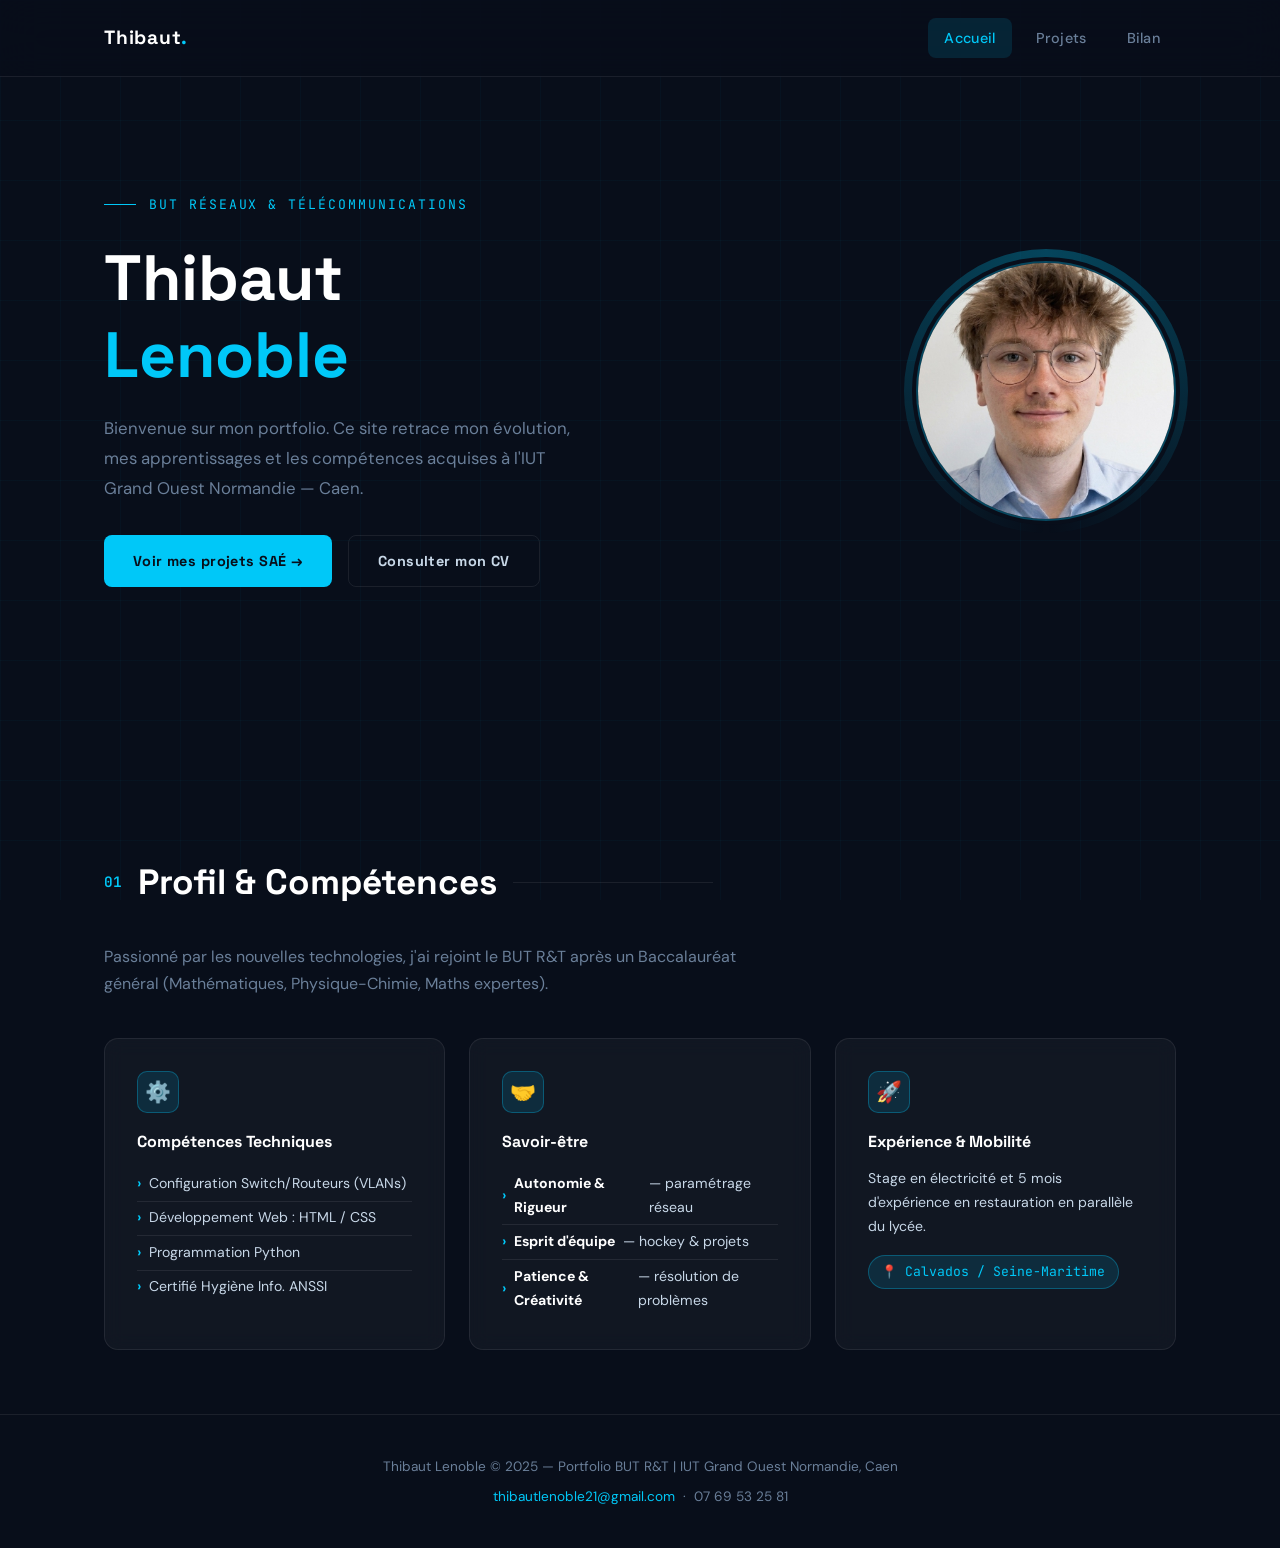
==== index.html @ d119af11 "supercommit" ====
<!DOCTYPE html>
<html lang="fr">
<head>
    <meta charset="UTF-8">
    <meta name="viewport" content="width=device-width, initial-scale=1.0">
    <title>Portfolio — Thibaut Lenoble | BUT R&T</title>
    <link rel="stylesheet" href="styles.css">
    <style>
        /* === HERO === */
        #accueil {
            min-height: 85vh;
            display: flex;
            align-items: center;
            padding-top: 5rem;
            position: relative;
            z-index: 1;
        }

        .hero-inner {
            display: flex;
            align-items: center;
            justify-content: space-between;
            gap: 4rem;
            width: 100%;
        }

        .hero-text { flex: 1; max-width: 600px; }

        .hero-eyebrow {
            font-family: 'JetBrains Mono', monospace;
            font-size: 0.82rem;
            color: var(--cyan);
            letter-spacing: 0.15em;
            text-transform: uppercase;
            margin-bottom: 1.5rem;
            display: flex;
            align-items: center;
            gap: 0.8rem;
        }

        .hero-eyebrow::before {
            content: '';
            display: inline-block;
            width: 32px;
            height: 1px;
            background: var(--cyan);
        }

        .hero-text h1 {
            font-size: clamp(2.6rem, 5vw, 4rem);
            font-weight: 800;
            color: var(--white);
            margin-bottom: 0.4rem;
            letter-spacing: 0;
        }

        .hero-text h1 em {
            font-style: normal;
            color: var(--cyan);
        }

        .hero-subtitle {
            font-size: 1.05rem;
            color: var(--text-dim);
            margin: 1.2rem 0 2rem;
            max-width: 480px;
            line-height: 1.8;
        }

        .hero-image {
            flex-shrink: 0;
            position: relative;
        }

        .hero-image::before {
            content: '';
            position: absolute;
            inset: -12px;
            border-radius: 50%;
            background: conic-gradient(var(--cyan), transparent, var(--cyan));
            animation: spin 8s linear infinite;
            opacity: 0.3;
        }

        .hero-image::after {
            content: '';
            position: absolute;
            inset: -4px;
            border-radius: 50%;
            background: var(--bg);
        }

        @keyframes spin { to { transform: rotate(360deg); } }

        .hero-image img {
            width: 260px;
            height: 260px;
            border-radius: 50%;
            object-fit: cover;
            border: 2px solid rgba(0,200,248,0.3);
            position: relative;
            z-index: 1;
            display: block;
        }

        .button-group { display: flex; gap: 1rem; flex-wrap: wrap; }

        /* === PRESENTATION === */
        .skills-grid {
            display: grid;
            grid-template-columns: repeat(auto-fit, minmax(260px, 1fr));
            gap: 1.5rem;
        }

        .skill-card-icon {
            width: 42px;
            height: 42px;
            background: var(--cyan-dim);
            border: 1px solid var(--tag-border);
            border-radius: 10px;
            display: flex;
            align-items: center;
            justify-content: center;
            font-size: 1.3rem;
            margin-bottom: 1.2rem;
        }

        .skill-card h3 {
            font-family: 'Space Grotesk', sans-serif;
            font-size: 1rem;
            font-weight: 700;
            color: var(--white);
            margin-bottom: 1rem;
        }

        .skill-card ul { list-style: none; }
        .skill-card ul li {
            font-size: 0.88rem;
            color: var(--text);
            padding: 0.3rem 0;
            border-bottom: 1px solid var(--border);
            display: flex;
            align-items: center;
            gap: 0.5rem;
        }
        .skill-card ul li:last-child { border: none; }
        .skill-card ul li::before {
            content: '›';
            color: var(--cyan);
            font-weight: bold;
        }

        .skill-card p {
            font-size: 0.88rem;
            color: var(--text);
            line-height: 1.7;
        }

        .location-badge {
            display: inline-flex;
            align-items: center;
            gap: 0.4rem;
            margin-top: 1rem;
            font-size: 0.82rem;
            color: var(--cyan);
            font-family: 'JetBrains Mono', monospace;
            background: var(--cyan-dim);
            padding: 0.3rem 0.8rem;
            border-radius: 100px;
            border: 1px solid var(--tag-border);
        }

        @media (max-width: 768px) {
            .hero-inner { flex-direction: column-reverse; text-align: center; gap: 2.5rem; }
            .hero-eyebrow { justify-content: center; }
            .button-group { justify-content: center; }
            .hero-image img { width: 180px; height: 180px; }
            .hero-image::before { inset: -8px; }
        }
    </style>
</head>
<body>

<header>
    <nav>
        <a href="index.html" class="logo">Thibaut<span>.</span></a>
        <div class="nav-links">
            <a href="index.html" class="active">Accueil</a>
            <a href="projets.html">Projets</a>
            <a href="bilan.html">Bilan</a>
        </div>
    </nav>
</header>

<section id="accueil">
    <div class="hero-inner">
        <div class="hero-text">
            <div class="hero-eyebrow fade-up delay-1">BUT Réseaux &amp; Télécommunications</div>
            <h1 class="fade-up delay-2">Thibaut<br><em>Lenoble</em></h1>
            <p class="hero-subtitle fade-up delay-3">
                Bienvenue sur mon portfolio. Ce site retrace mon évolution, mes apprentissages et les compétences acquises à l'IUT Grand Ouest Normandie — Caen.
            </p>
            <div class="button-group fade-up delay-4">
                <a href="projets.html" class="btn">Voir mes projets SAÉ →</a>
                <a href="CV_Thibaut_Lenoble.pdf" target="_blank" class="btn btn-ghost">Consulter mon CV</a>
            </div>
        </div>
        <div class="hero-image fade-up delay-3">
            <img src="./IMG_8220.png" alt="Thibaut Lenoble">
        </div>
    </div>
</section>

<section id="presentation">
    <h2 class="reveal"><span class="h2-num">01</span> Profil &amp; Compétences</h2>
    <p class="reveal" style="margin-bottom: 2.5rem; color: var(--text-dim); max-width: 640px;">
        Passionné par les nouvelles technologies, j'ai rejoint le BUT R&amp;T après un Baccalauréat général (Mathématiques, Physique-Chimie, Maths expertes).
    </p>

    <div class="skills-grid">
        <div class="glass-card skill-card reveal delay-1">
            <div class="skill-card-icon">⚙️</div>
            <h3>Compétences Techniques</h3>
            <ul>
                <li>Configuration Switch/Routeurs (VLANs)</li>
                <li>Développement Web : HTML / CSS</li>
                <li>Programmation Python</li>
                <li>Certifié Hygiène Info. ANSSI</li>
            </ul>
        </div>

        <div class="glass-card skill-card reveal delay-2">
            <div class="skill-card-icon">🤝</div>
            <h3>Savoir-être</h3>
            <ul>
                <li><strong style="color:var(--white)">Autonomie &amp; Rigueur</strong> — paramétrage réseau</li>
                <li><strong style="color:var(--white)">Esprit d'équipe</strong> — hockey &amp; projets</li>
                <li><strong style="color:var(--white)">Patience &amp; Créativité</strong> — résolution de problèmes</li>
            </ul>
        </div>

        <div class="glass-card skill-card reveal delay-3">
            <div class="skill-card-icon">🚀</div>
            <h3>Expérience &amp; Mobilité</h3>
            <p>Stage en électricité et 5 mois d'expérience en restauration en parallèle du lycée.</p>
            <div class="location-badge">📍 Calvados / Seine-Maritime</div>
        </div>
    </div>
</section>

<footer>
    <p>Thibaut Lenoble © 2025 — Portfolio BUT R&amp;T | IUT Grand Ouest Normandie, Caen</p>
    <p style="margin-top:0.4rem;">
        <a href="mailto:thibautlenoble21@gmail.com">thibautlenoble21@gmail.com</a>
        &nbsp;·&nbsp; 07 69 53 25 81
    </p>
</footer>

<script>
    const observer = new IntersectionObserver((entries) => {
        entries.forEach(e => { if (e.isIntersecting) { e.target.classList.add('visible'); } });
    }, { threshold: 0.15 });
    document.querySelectorAll('.reveal').forEach(el => observer.observe(el));
</script>
</body>
</html>
---- styles.css ----
/* === PORTFOLIO THIBAUT LENOBLE — Design System === */
@import url('https://fonts.googleapis.com/css2?family=Space+Grotesk:wght@400;500;600;700&family=DM+Sans:ital,wght@0,300;0,400;0,500;1,300&family=JetBrains+Mono:wght@400;600&display=swap');

:root {
    --bg:        #080e1a;
    --bg-2:      #0d1527;
    --bg-card:   rgba(255,255,255,0.04);
    --border:    rgba(255,255,255,0.08);
    --cyan:      #00c8f8;
    --cyan-dim:  rgba(0,200,248,0.12);
    --cyan-glow: rgba(0,200,248,0.25);
    --text:      #c8d8e8;
    --text-dim:  #6a7f99;
    --white:     #ffffff;
    --tag-bg:    rgba(0,200,248,0.1);
    --tag-border:rgba(0,200,248,0.3);
    --radius:    14px;
    --radius-sm: 8px;
    --shadow:    0 8px 32px rgba(0,0,0,0.4);
    --shadow-lg: 0 20px 60px rgba(0,0,0,0.6);
    --transition: all 0.3s cubic-bezier(0.4,0,0.2,1);
    font-size: 16px;
}

*, *::before, *::after { margin:0; padding:0; box-sizing:border-box; }

html { scroll-behavior: smooth; }

body {
    font-family: 'DM Sans', sans-serif;
    background-color: var(--bg);
    color: var(--text);
    line-height: 1.7;
    overflow-x: hidden;
}

/* === BACKGROUND GRID === */
body::before {
    content: '';
    position: fixed;
    inset: 0;
    background-image:
        linear-gradient(rgba(0,200,248,0.03) 1px, transparent 1px),
        linear-gradient(90deg, rgba(0,200,248,0.03) 1px, transparent 1px);
    background-size: 60px 60px;
    pointer-events: none;
    z-index: 0;
}

/* === NAVIGATION === */
header {
    background: rgba(8,14,26,0.85);
    backdrop-filter: blur(20px);
    -webkit-backdrop-filter: blur(20px);
    position: fixed;
    width: 100%;
    top: 0;
    z-index: 100;
    border-bottom: 1px solid var(--border);
}

nav {
    display: flex;
    justify-content: space-between;
    align-items: center;
    padding: 1.1rem 5%;
    max-width: 1200px;
    margin: auto;
}

.logo {
    color: var(--white);
    font-family: 'Space Grotesk', sans-serif;
    font-weight: 800;
    font-size: 1.2rem;
    text-decoration: none;
    letter-spacing: 0.04em;
}

.logo span { color: var(--cyan); }

.nav-links { display: flex; gap: 0.5rem; }

.nav-links a {
    color: var(--text-dim);
    text-decoration: none;
    font-size: 0.9rem;
    font-weight: 500;
    padding: 0.5rem 1rem;
    border-radius: var(--radius-sm);
    transition: var(--transition);
    letter-spacing: 0.02em;
}

.nav-links a:hover,
.nav-links a.active {
    color: var(--cyan);
    background: var(--cyan-dim);
}

/* === LAYOUT === */
section {
    position: relative;
    z-index: 1;
    padding: 6rem 5% 4rem;
    max-width: 1200px;
    margin: auto;
}

/* === TYPOGRAPHY === */
h1, h2, h3 { font-family: 'Space Grotesk', sans-serif; line-height: 1.2; }

h2 {
    font-size: 2.2rem;
    font-weight: 800;
    color: var(--white);
    margin-bottom: 2.5rem;
    display: flex;
    align-items: center;
    gap: 1rem;
}

h2::after {
    content: '';
    flex: 1;
    height: 1px;
    background: var(--border);
    max-width: 200px;
}

h2 .h2-num {
    font-family: 'JetBrains Mono', monospace;
    font-size: 0.9rem;
    color: var(--cyan);
    font-weight: 600;
}

/* === SEMESTER DIVIDER === */
.semester-title {
    font-family: 'JetBrains Mono', monospace;
    font-size: 0.8rem;
    font-weight: 600;
    color: var(--cyan);
    letter-spacing: 0.15em;
    text-transform: uppercase;
    margin: 3.5rem 0 1.5rem;
    display: flex;
    align-items: center;
    gap: 1rem;
}

.semester-title::after {
    content: '';
    flex: 1;
    height: 1px;
    background: var(--border);
}

/* === TAGS === */
.tags { display: flex; flex-wrap: wrap; gap: 0.4rem; margin-bottom: 1.2rem; }

.tag {
    background: var(--tag-bg);
    color: var(--cyan);
    border: 1px solid var(--tag-border);
    padding: 0.25rem 0.75rem;
    border-radius: 100px;
    font-size: 0.78rem;
    font-weight: 500;
    font-family: 'JetBrains Mono', monospace;
    letter-spacing: 0.03em;
}

/* === BUTTONS === */
.btn {
    display: inline-flex;
    align-items: center;
    gap: 0.5rem;
    background: var(--cyan);
    color: var(--bg);
    padding: 0.8rem 1.8rem;
    border-radius: var(--radius-sm);
    text-decoration: none;
    font-family: 'Space Grotesk', sans-serif;
    font-weight: 700;
    font-size: 0.9rem;
    letter-spacing: 0.03em;
    transition: var(--transition);
}

.btn:hover {
    background: #33d6ff;
    transform: translateY(-2px);
    box-shadow: 0 8px 24px var(--cyan-glow);
}

.btn-ghost {
    background: transparent;
    color: var(--text);
    border: 1px solid var(--border);
}

.btn-ghost:hover {
    border-color: var(--cyan);
    color: var(--cyan);
    background: var(--cyan-dim);
    box-shadow: none;
}

.btn-outline {
    display: inline-flex;
    align-items: center;
    gap: 0.4rem;
    background: transparent;
    color: var(--cyan);
    border: 1px solid var(--tag-border);
    padding: 0.55rem 1.2rem;
    border-radius: var(--radius-sm);
    text-decoration: none;
    font-size: 0.85rem;
    font-weight: 500;
    transition: var(--transition);
    align-self: flex-start;
}

.btn-outline:hover {
    background: var(--cyan-dim);
    border-color: var(--cyan);
    transform: translateX(4px);
}

/* === CARDS === */
.glass-card {
    background: var(--bg-card);
    border: 1px solid var(--border);
    border-radius: var(--radius);
    padding: 2rem;
    backdrop-filter: blur(10px);
    transition: var(--transition);
    position: relative;
    overflow: hidden;
}

.glass-card::before {
    content: '';
    position: absolute;
    top: 0; left: 0; right: 0;
    height: 1px;
    background: linear-gradient(90deg, transparent, var(--cyan), transparent);
    opacity: 0;
    transition: opacity 0.3s;
}

.glass-card:hover {
    border-color: rgba(0,200,248,0.2);
    background: rgba(255,255,255,0.06);
    transform: translateY(-4px);
    box-shadow: var(--shadow);
}

.glass-card:hover::before { opacity: 1; }

/* === FOOTER === */
footer {
    position: relative;
    z-index: 1;
    border-top: 1px solid var(--border);
    padding: 2.5rem 5%;
    text-align: center;
    color: var(--text-dim);
    font-size: 0.85rem;
}

footer a { color: var(--cyan); text-decoration: none; }

/* === FADE-IN ANIMATION === */
@keyframes fadeUp {
    from { opacity: 0; transform: translateY(24px); }
    to   { opacity: 1; transform: translateY(0); }
}

.fade-up {
    opacity: 0;
    animation: fadeUp 0.7s cubic-bezier(0.4,0,0.2,1) forwards;
}

.delay-1 { animation-delay: 0.1s; }
.delay-2 { animation-delay: 0.2s; }
.delay-3 { animation-delay: 0.35s; }
.delay-4 { animation-delay: 0.5s; }
.delay-5 { animation-delay: 0.65s; }

/* === SCROLL REVEAL === */
.reveal {
    opacity: 0;
    transform: translateY(30px);
    transition: opacity 0.6s ease, transform 0.6s ease;
}
.reveal.visible { opacity: 1; transform: none; }

/* === BACK BUTTON === */
.back-btn {
    display: inline-flex;
    align-items: center;
    gap: 0.5rem;
    color: var(--text-dim);
    text-decoration: none;
    font-size: 0.85rem;
    font-weight: 500;
    transition: var(--transition);
}

.back-btn:hover { color: var(--cyan); gap: 0.8rem; }

/* === DIFFICULTY VS SOLUTIONS TABLE === */
.diff-table-wrap {
    margin-top: 1.5rem;
    border-radius: var(--radius-sm);
    overflow: hidden;
    border: 1px solid var(--border);
}

.diff-table {
    width: 100%;
    border-collapse: collapse;
    font-size: 0.88rem;
}

.diff-table thead tr {
    background: rgba(0,200,248,0.1);
    border-bottom: 1px solid rgba(0,200,248,0.25);
}

.diff-table thead th {
    padding: 0.9rem 1.2rem;
    text-align: left;
    font-family: 'JetBrains Mono', monospace;
    font-size: 0.75rem;
    font-weight: 600;
    letter-spacing: 0.1em;
    text-transform: uppercase;
    color: var(--cyan);
}

.diff-table thead th:first-child {
    border-right: 1px solid var(--border);
}

.diff-table thead th .th-icon {
    margin-right: 0.4rem;
}

.diff-table tbody tr {
    border-bottom: 1px solid var(--border);
    transition: background 0.2s;
}

.diff-table tbody tr:last-child { border-bottom: none; }

.diff-table tbody tr:hover { background: rgba(255,255,255,0.025); }

.diff-table td {
    padding: 1rem 1.2rem;
    vertical-align: top;
    color: var(--text);
    line-height: 1.75;
    width: 50%;
}

.diff-table td:first-child {
    border-right: 1px solid var(--border);
    color: #e0a070;
}

.diff-table td:last-child { color: #70c8a0; }

.diff-table td .row-num {
    font-family: 'JetBrains Mono', monospace;
    font-size: 0.7rem;
    color: var(--text-dim);
    display: block;
    margin-bottom: 0.3rem;
}

.diff-table td code {
    font-family: 'JetBrains Mono', monospace;
    font-size: 0.82em;
    color: var(--cyan);
    background: var(--cyan-dim);
    padding: 0.1em 0.4em;
    border-radius: 4px;
}

/* === RESPONSIVE === */
@media (max-width: 768px) {
    nav { padding: 1rem 4%; }
    .nav-links a { padding: 0.4rem 0.7rem; font-size: 0.82rem; }
    section { padding: 5rem 4% 3rem; }
    h2 { font-size: 1.8rem; }

    .diff-table thead { display: none; }
    .diff-table, .diff-table tbody, .diff-table tr, .diff-table td { display: block; width: 100%; }
    .diff-table td { border-right: none !important; border-bottom: 1px solid var(--border); }
    .diff-table td:first-child::before {
        content: '⚠ Difficulté';
        display: block;
        font-family: 'JetBrains Mono', monospace;
        font-size: 0.7rem;
        letter-spacing: 0.08em;
        color: #e0a070;
        margin-bottom: 0.4rem;
    }
    .diff-table td:last-child::before {
        content: '✓ Solution';
        display: block;
        font-family: 'JetBrains Mono', monospace;
        font-size: 0.7rem;
        letter-spacing: 0.08em;
        color: #70c8a0;
        margin-bottom: 0.4rem;
    }
}
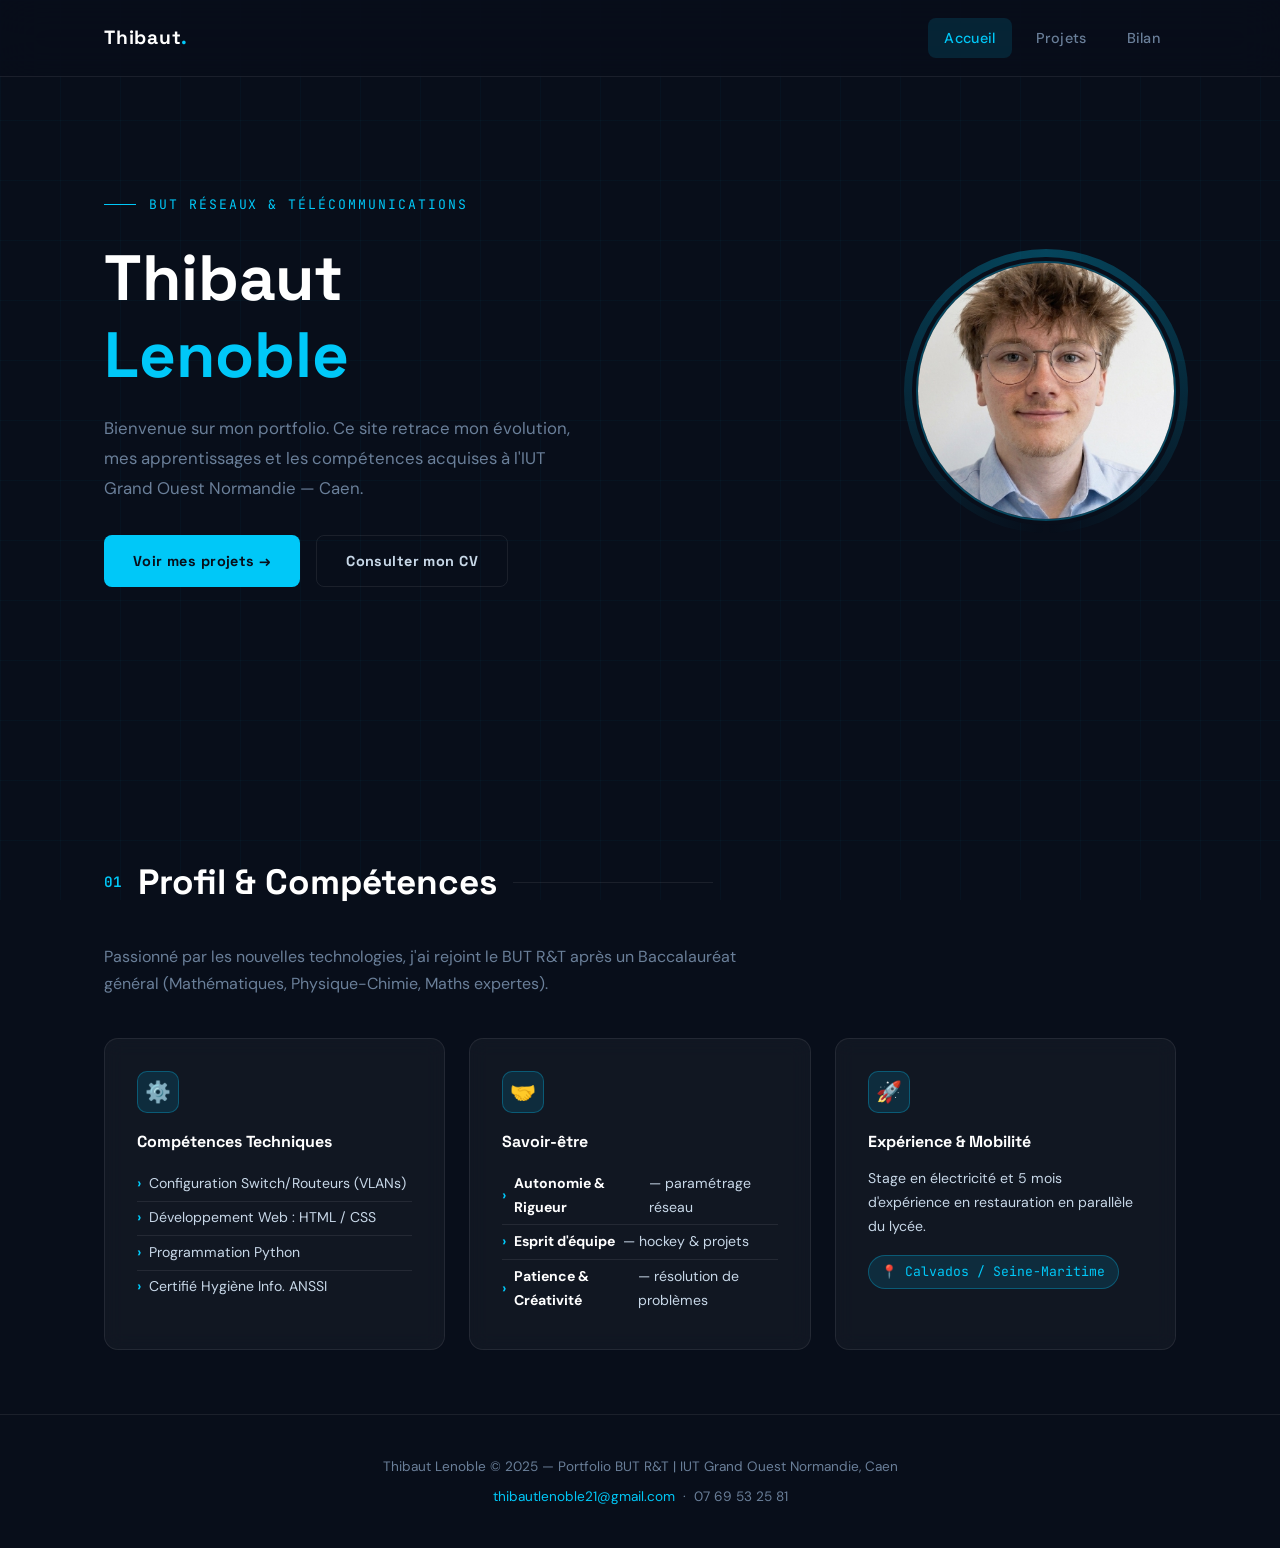
==== commit 95b3db9b: "bilan + sae 15" ====
--- a/index.html
+++ b/index.html
@@ -201,7 +201,7 @@
                 Bienvenue sur mon portfolio. Ce site retrace mon évolution, mes apprentissages et les compétences acquises à l'IUT Grand Ouest Normandie — Caen.
             </p>
             <div class="button-group fade-up delay-4">
-                <a href="projets.html" class="btn">Voir mes projets SAÉ →</a>
+                <a href="projets.html" class="btn">Voir mes projets →</a>
                 <a href="CV_Thibaut_Lenoble.pdf" target="_blank" class="btn btn-ghost">Consulter mon CV</a>
             </div>
         </div>
